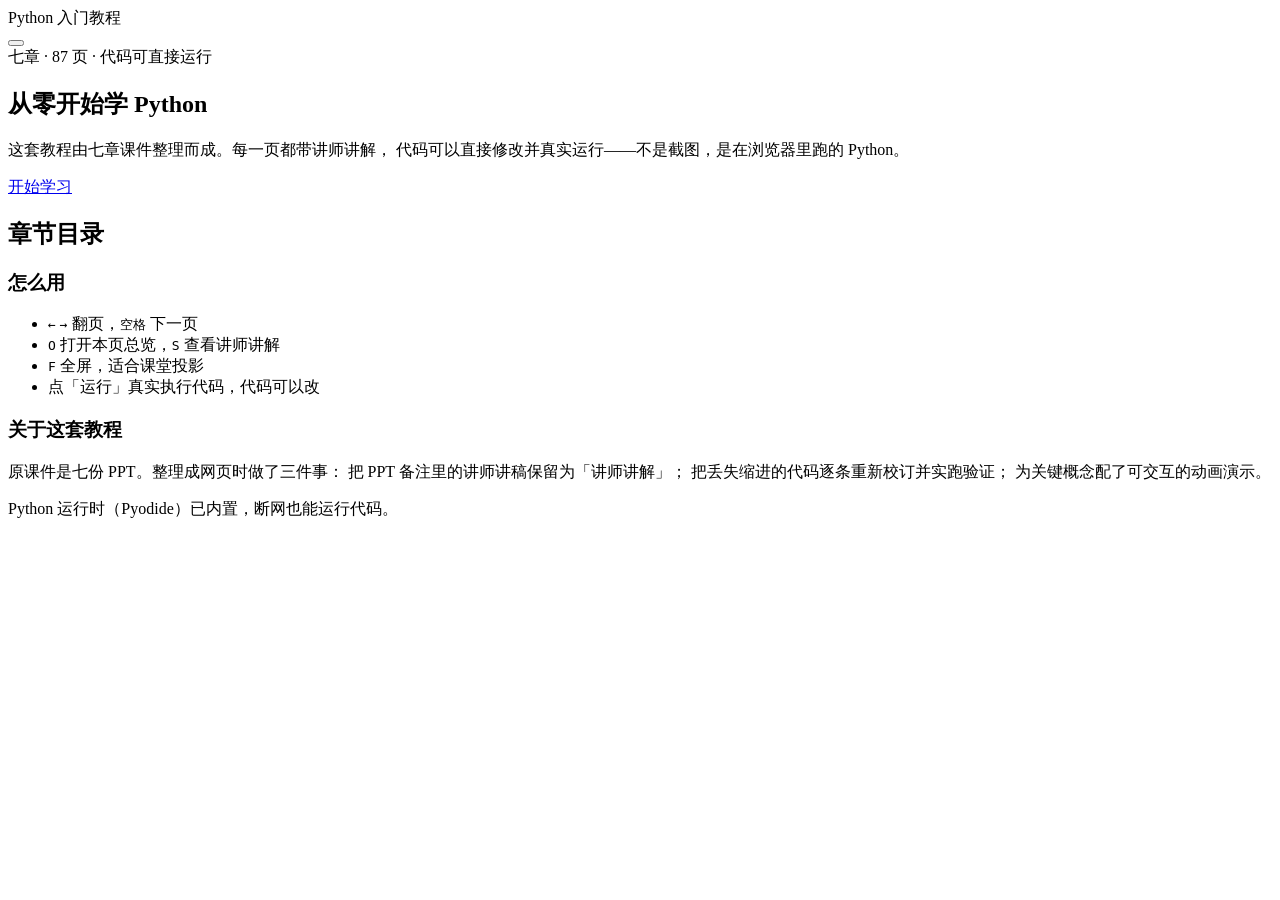
==== index.html @ a8de8ffc "Add files via upload" ====
<!DOCTYPE html>
<html lang="zh-CN" data-theme="dark" data-mode="self">
<head>
<meta charset="utf-8">
<meta name="viewport" content="width=device-width, initial-scale=1, viewport-fit=cover">
<title>Python 入门教程 · 七章</title>
<meta name="description" content="一套可交互、可运行代码的 Python 入门教程，共七章 87 页。">

<link rel="icon" href="favicon.svg" type="image/svg+xml">
<link rel="stylesheet" href="assets/css/tokens.css">
<link rel="stylesheet" href="assets/css/deck.css">
<link rel="stylesheet" href="assets/css/code.css">
<link rel="stylesheet" href="assets/css/anim.css">
<link rel="stylesheet" href="assets/css/responsive.css">
<link rel="stylesheet" href="assets/css/home.css">

<script>
(function () {
  try {
    var t = localStorage.getItem('pyt.theme');
    if (!t) t = matchMedia('(prefers-color-scheme: light)').matches ? 'light' : 'dark';
    document.documentElement.setAttribute('data-theme', t);
  } catch (e) {}
})();
</script>
</head>
<body class="home">

<header class="home-top">
  <div class="home-brand">
    <span class="home-logo" id="brand-icon"></span>
    <span>Python 入门教程</span>
  </div>
  <div class="home-top-actions">
    <button class="icon-btn" data-act="theme" type="button" aria-label="切换主题"></button>
  </div>
</header>

<main class="home-main">

  <section class="hero">
    <div class="hero-glow" aria-hidden="true"></div>
    <div class="hero-badge">七章 · 87 页 · 代码可直接运行</div>
    <h1 class="hero-title">从零开始学 Python</h1>
    <p class="hero-sub">
      这套教程由七章课件整理而成。每一页都带讲师讲解，
      代码可以直接修改并真实运行——不是截图，是在浏览器里跑的 Python。
    </p>
    <div class="hero-actions">
      <a class="btn btn-run hero-cta" id="cta-start" href="chapter.html?ch=1">
        <span>开始学习</span>
      </a>
      <button class="btn" id="cta-continue" type="button" hidden>
        <span>继续上次进度</span>
      </button>
    </div>
    <div class="hero-meta" id="hero-meta"></div>
  </section>

  <section class="chapters" aria-label="章节目录">
    <h2 class="sr-only">章节目录</h2>
    <div class="chapter-grid" id="chapter-grid"></div>
  </section>

  <section class="home-foot">
    <div class="foot-card">
      <h3>怎么用</h3>
      <ul class="foot-list">
        <li><kbd>←</kbd> <kbd>→</kbd> 翻页，<kbd>空格</kbd> 下一页</li>
        <li><kbd>O</kbd> 打开本页总览，<kbd>S</kbd> 查看讲师讲解</li>
        <li><kbd>F</kbd> 全屏，适合课堂投影</li>
        <li>点「运行」真实执行代码，代码可以改</li>
      </ul>
    </div>
    <div class="foot-card">
      <h3>关于这套教程</h3>
      <p>
        原课件是七份 PPT。整理成网页时做了三件事：
        把 PPT 备注里的讲师讲稿保留为「讲师讲解」；
        把丢失缩进的代码逐条重新校订并实跑验证；
        为关键概念配了可交互的动画演示。
      </p>
      <p class="dim" style="margin-top:var(--sp-3);font-size:var(--fs-small)">
        Python 运行时（Pyodide）已内置，断网也能运行代码。
      </p>
    </div>
  </section>

  <div id="file-warning"></div>
</main>

<script src="assets/js/icons.js"></script>
<script src="assets/js/code.js"></script>
<script src="assets/js/theme.js"></script>
<script src="assets/js/mode.js"></script>
<script src="assets/data/manifest.js"></script>
<script src="assets/js/home.js"></script>
</body>
</html>
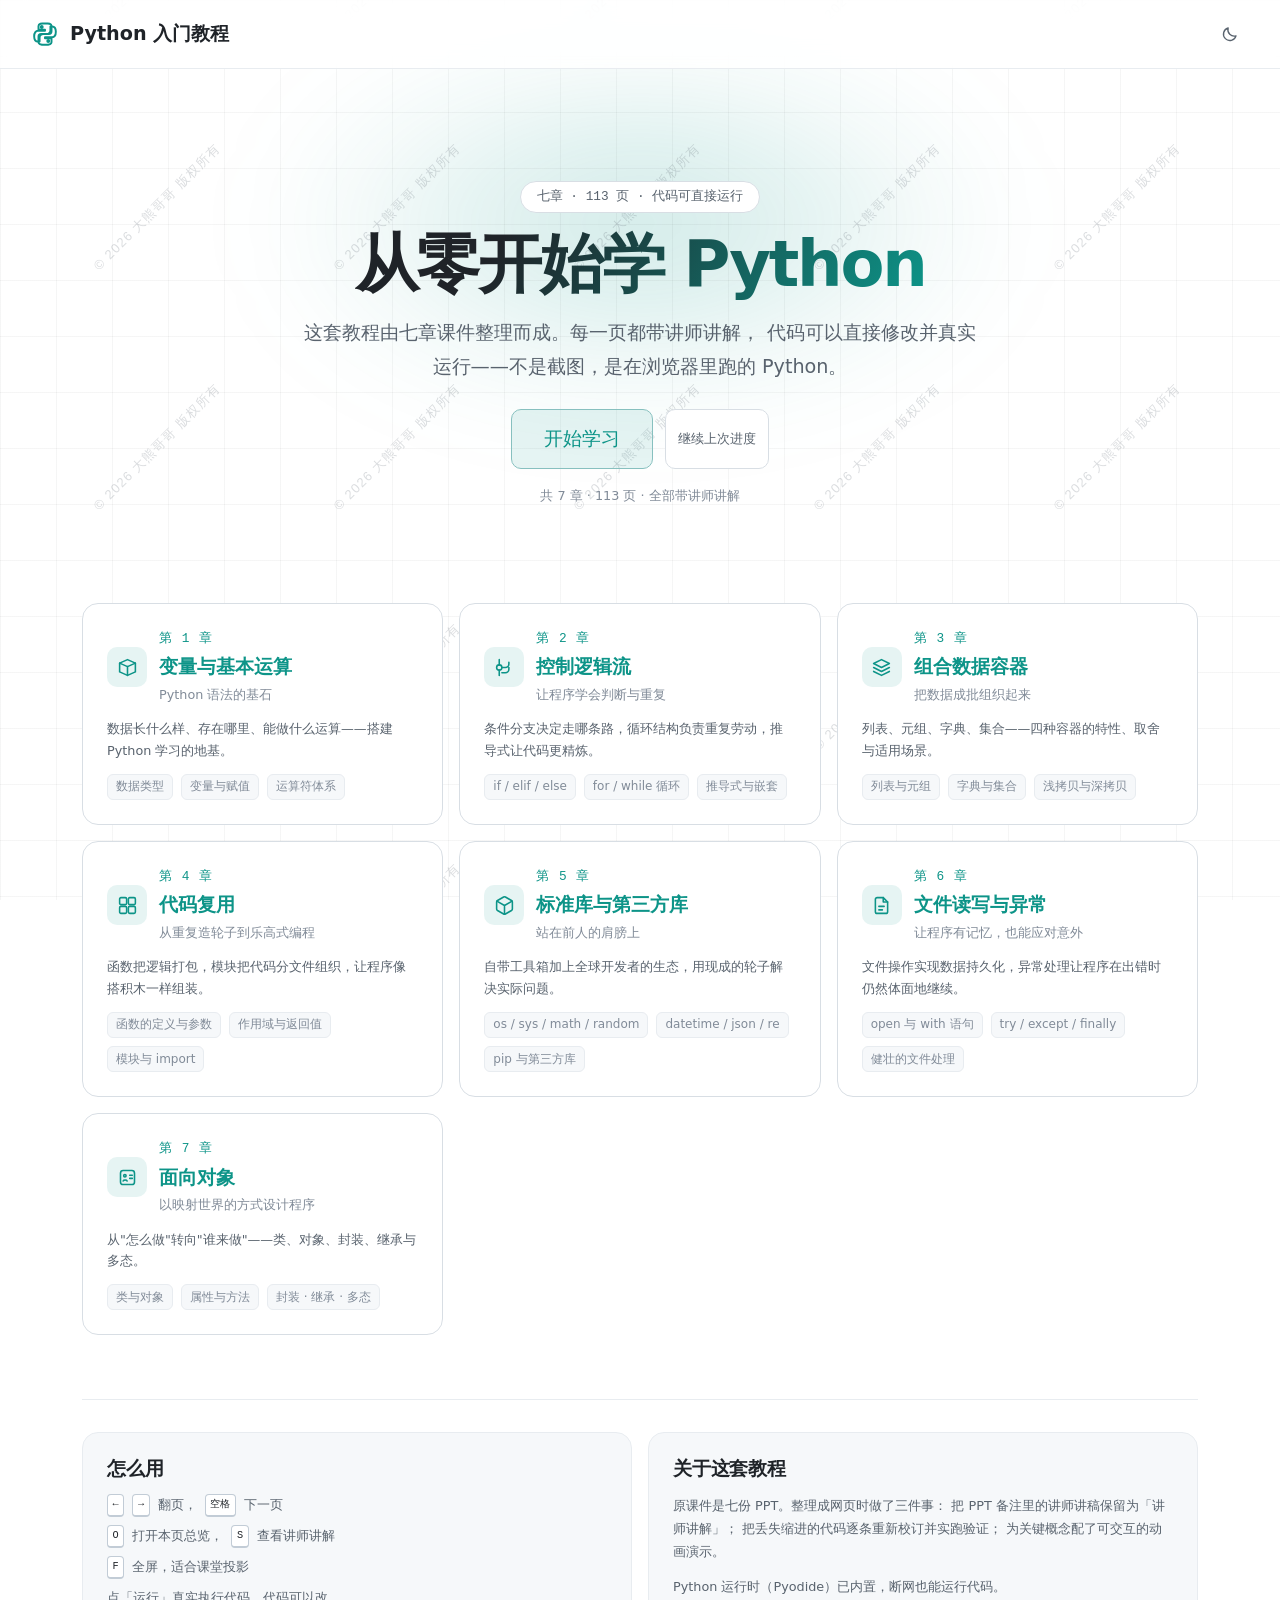
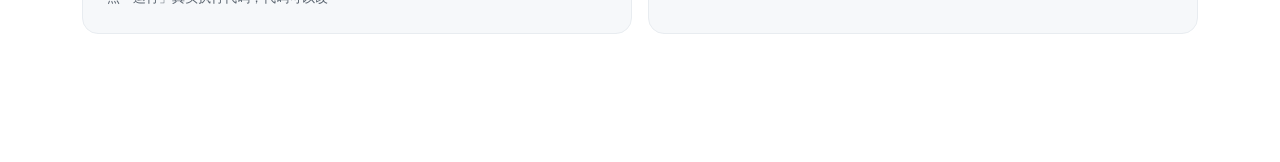
==== commit 342a468b: "Add files via upload" ====
--- a/index.html
+++ b/index.html
@@ -4,7 +4,8 @@
 <meta charset="utf-8">
 <meta name="viewport" content="width=device-width, initial-scale=1, viewport-fit=cover">
 <title>Python 入门教程 · 七章</title>
-<meta name="description" content="一套可交互、可运行代码的 Python 入门教程，共七章 87 页。">
+<meta name="description" content="一套可交互、可运行代码的 Python 入门教程，共七章 113 页。">
+<meta name="author" content="大熊哥哥">
 
 <link rel="icon" href="favicon.svg" type="image/svg+xml">
 <link rel="stylesheet" href="assets/css/tokens.css">
@@ -40,7 +41,7 @@
 
   <section class="hero">
     <div class="hero-glow" aria-hidden="true"></div>
-    <div class="hero-badge">七章 · 87 页 · 代码可直接运行</div>
+    <div class="hero-badge">七章 · 113 页 · 代码可直接运行</div>
     <h1 class="hero-title">从零开始学 Python</h1>
     <p class="hero-sub">
       这套教程由七章课件整理而成。每一页都带讲师讲解，
@@ -89,6 +90,11 @@
   <div id="file-warning"></div>
 </main>
 
+<!-- 全页版权水印：45° 倾斜、平铺满整页，压在 Z 轴最底层（内容全在它上面） -->
+<footer class="home-watermark" role="contentinfo">
+  <span class="sr-only">© 2026 大熊哥哥 版权所有</span>
+</footer>
+
 <script src="assets/js/icons.js"></script>
 <script src="assets/js/code.js"></script>
 <script src="assets/js/theme.js"></script>
--- a/assets/css/tokens.css
+++ b/assets/css/tokens.css
@@ -0,0 +1,298 @@
+/* ============================================================
+   设计令牌
+   配色取自原 PPT 实测：代码块本就用 VS Code Dark+ 配色
+   （正文 #CCCCCC / 注释 #6A9955 / 字符串 #CE9178），
+   整体为深色底 + 霓虹辉光（青绿、紫、橙）。
+   这里沿用同一套视觉语言，保证与课件无缝衔接。
+   ============================================================ */
+
+:root {
+  /* ---- 霓虹色（与 PPT 结尾页的辉光插画同源）---- */
+  --neon-green:  #34e5a4;
+  --neon-cyan:   #22d3ee;
+  --neon-purple: #a78bfa;
+  --neon-orange: #ffa657;
+  --neon-pink:   #f472b6;
+  --neon-blue:   #60a5fa;
+
+  /* ---- 语义色 ---- */
+  --ok:    #34e5a4;
+  --warn:  #ffa657;
+  --err:   #ff7b72;
+  --info:  #60a5fa;
+
+  /* ---- 排版 ---- */
+  --font-sans: "PingFang SC", "Hiragino Sans GB", "Microsoft YaHei",
+               "Noto Sans CJK SC", system-ui, -apple-system, sans-serif;
+  --font-mono: "SF Mono", "JetBrains Mono", "Cascadia Code", "Consolas",
+               "Menlo", "Noto Sans Mono CJK SC", "PingFang SC", monospace;
+
+  /* 流式字号：窄屏自动收缩，宽屏不无限放大 */
+  --fs-hero:    clamp(2rem,   6vw,  4.5rem);
+  --fs-h1:      clamp(1.5rem, 3.4vw, 2.6rem);
+  --fs-h2:      clamp(1.15rem, 2.2vw, 1.7rem);
+  --fs-h3:      clamp(1rem,   1.5vw, 1.2rem);
+  --fs-body:    clamp(0.9rem, 1.1vw, 1.05rem);
+  --fs-small:   clamp(0.8rem, 0.95vw, 0.9rem);
+  /* 代码字号下限不能太低：窄屏时若比正文还小，代码就成了最难看的部分。
+     正文最小 0.9rem，代码下限取 0.85rem，略小但不至于吃亏。 */
+  --fs-code:    clamp(0.85rem, 1vw, 0.95rem);
+  --fs-numeral: clamp(3rem,   9vw,  7rem);
+
+  /* ---- 间距 ---- */
+  --sp-1: 0.25rem;
+  --sp-2: 0.5rem;
+  --sp-3: 0.75rem;
+  --sp-4: 1rem;
+  --sp-5: 1.5rem;
+  --sp-6: 2rem;
+  --sp-7: 3rem;
+  --sp-8: 4rem;
+
+  /* ---- 圆角 ---- */
+  --r-sm: 6px;
+  --r-md: 10px;
+  --r-lg: 16px;
+  --r-xl: 24px;
+  --r-full: 999px;
+
+  /* ---- 动效 ---- */
+  --ease-out:  cubic-bezier(0.22, 0.61, 0.36, 1);
+  --ease-in:   cubic-bezier(0.55, 0.06, 0.68, 0.19);
+  --ease-soft: cubic-bezier(0.4, 0, 0.2, 1);
+  --dur-fast:  160ms;
+  --dur-base:  280ms;
+  --dur-slow:  420ms;
+  --dur-page:  380ms;
+
+  /* ---- 层级 ---- */
+  --z-slide:   1;
+  --z-chrome:  50;
+  --z-drawer:  70;
+  --z-overview:80;
+  --z-toast:   90;
+
+  /* ---- 讲授模式字号放大系数（由 mode.js 调整）---- */
+  --scale-mode: 1;
+}
+
+/* ============================================================
+   深色主题（默认）
+   ============================================================ */
+:root,
+[data-theme="dark"] {
+  color-scheme: dark;
+
+  --bg-base:    #0a0e14;
+  --bg-elev:    #11161f;
+  --bg-card:    #151b26;
+  --bg-card-hi: #1b2330;
+  --bg-inset:   #0d1219;
+  --bg-code:    #0d1117;
+  --bg-overlay: rgba(5, 8, 12, 0.82);
+
+  --border:      #1f2733;
+  --border-soft: #171e28;
+  --border-hi:   #2d3846;
+
+  --text:        #e6edf3;
+  --text-muted:  #8b98a9;
+  --text-dim:    #5c6878;
+  --text-invert: #0a0e14;
+
+  --accent:        var(--neon-green);
+  --accent-soft:   rgba(52, 229, 164, 0.14);
+  --accent-glow:   rgba(52, 229, 164, 0.35);
+  --accent-2:      var(--neon-purple);
+  --accent-2-soft: rgba(167, 139, 250, 0.14);
+
+  --shadow-sm: 0 1px 2px rgba(0, 0, 0, 0.4);
+  --shadow-md: 0 4px 16px rgba(0, 0, 0, 0.45);
+  --shadow-lg: 0 12px 40px rgba(0, 0, 0, 0.55);
+  --shadow-glow: 0 0 24px var(--accent-glow);
+
+  /* 代码高亮 —— 沿用 PPT 实测的 VS Code Dark+ 配色 */
+  --c-text:     #d4d4d4;
+  --c-comment:  #6a9955;
+  --c-string:   #ce9178;
+  --c-keyword:  #569cd6;
+  --c-number:   #b5cea8;
+  --c-func:     #dcdcaa;
+  --c-builtin:  #4ec9b0;
+  --c-class:    #4ec9b0;
+  --c-op:       #d4d4d4;
+  --c-decorator:#dcdcaa;
+  --c-param:    #9cdcfe;
+  --c-error:    #f44747;
+
+  --term-bg:    #0d1117;
+  --term-text:  #c9d1d9;
+  --term-prompt:#34e5a4;
+
+  --grid-line: rgba(255, 255, 255, 0.032);
+}
+
+/* ============================================================
+   浅色主题
+   保留同一套霓虹色的"身份"，但压低明度以在浅底上可读
+   ============================================================ */
+[data-theme="light"] {
+  color-scheme: light;
+
+  --bg-base:    #ffffff;
+  --bg-elev:    #f6f8fa;
+  --bg-card:    #ffffff;
+  --bg-card-hi: #f3f6f9;
+  --bg-inset:   #f6f8fa;
+  --bg-code:    #f8fafc;
+  --bg-overlay: rgba(255, 255, 255, 0.86);
+
+  --border:      #d8dee4;
+  --border-soft: #e8ecf0;
+  --border-hi:   #c2ccd6;
+
+  --text:        #1f2328;
+  --text-muted:  #59636e;
+  --text-dim:    #818b98;
+  --text-invert: #ffffff;
+
+  /* 浅底上必须压暗，否则对比度不足 */
+  --accent:        #0d9488;
+  --accent-soft:   rgba(13, 148, 136, 0.1);
+  --accent-glow:   rgba(13, 148, 136, 0.22);
+  --accent-2:      #7c3aed;
+  --accent-2-soft: rgba(124, 58, 237, 0.09);
+
+  --neon-green:  #0d9488;
+  --neon-purple: #7c3aed;
+  --neon-orange: #c2410c;
+
+  --shadow-sm: 0 1px 2px rgba(31, 35, 40, 0.08);
+  --shadow-md: 0 4px 14px rgba(31, 35, 40, 0.1);
+  --shadow-lg: 0 12px 32px rgba(31, 35, 40, 0.14);
+  --shadow-glow: 0 0 20px var(--accent-glow);
+
+  /* VS Code Light+ */
+  --c-text:     #1f2328;
+  --c-comment:  #008000;
+  --c-string:   #a31515;
+  --c-keyword:  #0000ff;
+  --c-number:   #098658;
+  --c-func:     #795e26;
+  --c-builtin:  #267f99;
+  --c-class:    #267f99;
+  --c-op:       #1f2328;
+  --c-decorator:#795e26;
+  --c-param:    #001080;
+  --c-error:    #cd3131;
+
+  --term-bg:    #f6f8fa;
+  --term-text:  #1f2328;
+  --term-prompt:#0d9488;
+
+  --grid-line: rgba(31, 35, 40, 0.045);
+}
+
+/* ============================================================
+   全局重置
+   ============================================================ */
+*, *::before, *::after { box-sizing: border-box; }
+
+html {
+  -webkit-text-size-adjust: 100%;
+  scroll-behavior: smooth;
+}
+@media (prefers-reduced-motion: reduce) {
+  html { scroll-behavior: auto; }
+}
+
+body {
+  margin: 0;
+  font-family: var(--font-sans);
+  font-size: calc(var(--fs-body) * var(--scale-mode));
+  line-height: 1.75;
+  color: var(--text);
+  background: var(--bg-base);
+  -webkit-font-smoothing: antialiased;
+  -moz-osx-font-smoothing: grayscale;
+  overflow-wrap: break-word;
+}
+
+/* 页面底纹：极淡的网格，呼应 PPT 的科技网格背景 */
+body::before {
+  content: "";
+  position: fixed;
+  inset: 0;
+  pointer-events: none;
+  z-index: 0;
+  background-image:
+    linear-gradient(var(--grid-line) 1px, transparent 1px),
+    linear-gradient(90deg, var(--grid-line) 1px, transparent 1px);
+  background-size: 56px 56px;
+}
+
+h1, h2, h3, h4 {
+  margin: 0;
+  font-weight: 700;
+  line-height: 1.3;
+  letter-spacing: -0.01em;
+}
+p { margin: 0; }
+ul, ol { margin: 0; padding: 0; }
+li { list-style: none; }
+button { font: inherit; color: inherit; background: none; border: none; cursor: pointer; }
+a { color: var(--accent); text-decoration: none; }
+a:hover { text-decoration: underline; }
+img, svg { max-width: 100%; display: block; }
+
+code, pre, kbd { font-family: var(--font-mono); }
+
+/* 可访问性：始终保留可见焦点环 */
+:focus-visible {
+  outline: 2px solid var(--accent);
+  outline-offset: 2px;
+  border-radius: var(--r-sm);
+}
+
+/* 屏幕阅读器专用 */
+.sr-only {
+  position: absolute;
+  width: 1px; height: 1px;
+  padding: 0; margin: -1px;
+  overflow: hidden;
+  clip: rect(0 0 0 0);
+  white-space: nowrap;
+  border: 0;
+}
+
+/* 滚动条 */
+::-webkit-scrollbar { width: 10px; height: 10px; }
+::-webkit-scrollbar-track { background: transparent; }
+::-webkit-scrollbar-thumb {
+  background: var(--border-hi);
+  border-radius: var(--r-full);
+  border: 2px solid var(--bg-base);
+}
+::-webkit-scrollbar-thumb:hover { background: var(--text-dim); }
+
+/* 选中文字 */
+::selection {
+  background: var(--accent-soft);
+  color: var(--text);
+}
+
+/* ============================================================
+   工具类
+   ============================================================ */
+.muted   { color: var(--text-muted); }
+.dim     { color: var(--text-dim); }
+.accent  { color: var(--accent); }
+.mono    { font-family: var(--font-mono); }
+.nowrap  { white-space: nowrap; }
+
+.only-desktop { display: initial; }
+.only-mobile  { display: none; }
+@media (max-width: 720px) {
+  .only-desktop { display: none; }
+  .only-mobile  { display: initial; }
+}
--- a/assets/css/deck.css
+++ b/assets/css/deck.css
@@ -0,0 +1,842 @@
+/* ============================================================
+   幻灯片布局与翻页外壳
+   响应式策略：不用固定缩放舞台，改为流式满视口。
+   桌面端保证一屏放下，窄屏允许页内纵向滚动。
+   ============================================================ */
+
+/* ---------- 舞台 ---------- */
+.deck {
+  position: relative;
+  width: 100%;
+  min-height: 100vh;
+  min-height: 100dvh;   /* 移动端浏览器地址栏收缩时更准 */
+  overflow: hidden;
+}
+
+/* 幻灯片：默认隐藏，靠 JS 切换 .is-active / .is-leaving */
+.slide {
+  position: absolute;
+  inset: 0;
+  display: flex;
+  flex-direction: column;
+  padding: calc(var(--sp-6) + 40px) var(--sp-6) calc(var(--sp-6) + 44px);
+  overflow-y: auto;
+  overflow-x: hidden;
+  overscroll-behavior: contain;
+  visibility: hidden;
+  opacity: 0;
+  backface-visibility: hidden;   /* 避免文字亚像素抖动 */
+  z-index: var(--z-slide);
+}
+.slide.is-active,
+.slide.is-leaving {
+  visibility: visible;
+  opacity: 1;
+}
+/* 正在翻页的两页才提升合成层，避免 87 页都建层 */
+.slide.is-animating { will-change: transform, opacity; }
+
+.slide-inner {
+  width: 100%;
+  max-width: 1180px;
+  margin: auto;            /* 内容少时垂直居中，内容多时自然滚动 */
+  display: flex;
+  flex-direction: column;
+  gap: var(--sp-5);
+}
+
+/* ---------- 通用页头 ---------- */
+.slide-head {
+  display: flex;
+  flex-direction: column;
+  gap: var(--sp-2);
+  flex-shrink: 0;
+}
+.slide-title {
+  font-size: var(--fs-h1);
+  letter-spacing: -0.02em;
+  text-wrap: balance;
+}
+.slide-lead {
+  font-size: var(--fs-body);
+  color: var(--text-muted);
+  max-width: 68ch;
+  text-wrap: pretty;
+}
+
+/* 小标签（如 "01 条件分支"、"Code Example"） */
+.eyebrow {
+  display: inline-flex;
+  align-items: center;
+  gap: var(--sp-2);
+  font-family: var(--font-mono);
+  font-size: var(--fs-small);
+  letter-spacing: 0.08em;
+  text-transform: uppercase;
+  color: var(--accent);
+}
+.eyebrow::before {
+  content: "";
+  width: 18px;
+  height: 2px;
+  background: var(--accent);
+  border-radius: 1px;
+}
+
+/* ============================================================
+   1. title —— 章封面
+   ============================================================ */
+.slide[data-type="title"] .slide-inner {
+  align-items: center;
+  text-align: center;
+  gap: var(--sp-4);
+}
+.title-glow {
+  position: absolute;
+  width: min(70vw, 640px);
+  aspect-ratio: 1;
+  border-radius: 50%;
+  background: radial-gradient(circle, var(--accent-glow) 0%, transparent 68%);
+  filter: blur(48px);
+  pointer-events: none;
+  z-index: -1;
+  animation: glowPulse 5s var(--ease-soft) infinite;
+}
+.title-chapter {
+  font-family: var(--font-mono);
+  font-size: var(--fs-h3);
+  letter-spacing: 0.24em;
+  color: var(--accent);
+  text-transform: uppercase;
+}
+.title-main {
+  font-size: var(--fs-hero);
+  line-height: 1.12;
+  letter-spacing: -0.03em;
+  text-wrap: balance;
+  background: linear-gradient(120deg, var(--text) 20%, var(--accent) 100%);
+  -webkit-background-clip: text;
+  background-clip: text;
+  -webkit-text-fill-color: transparent;
+}
+.title-sub {
+  font-size: var(--fs-h3);
+  color: var(--text-muted);
+  max-width: 46ch;
+  text-wrap: pretty;
+}
+.title-rule {
+  width: 72px;
+  height: 3px;
+  border-radius: 2px;
+  background: linear-gradient(90deg, var(--accent), transparent);
+}
+
+/* ============================================================
+   2. toc / 3. section —— 目录与分节
+   ============================================================ */
+.toc-grid {
+  display: grid;
+  grid-template-columns: repeat(auto-fit, minmax(min(100%, 260px), 1fr));
+  gap: var(--sp-4);
+}
+.toc-item {
+  position: relative;
+  display: flex;
+  flex-direction: column;
+  gap: var(--sp-2);
+  padding: var(--sp-5);
+  border: 1px solid var(--border);
+  border-radius: var(--r-lg);
+  background: var(--bg-card);
+  overflow: hidden;
+  transition: transform var(--dur-base) var(--ease-out),
+              border-color var(--dur-base) var(--ease-out),
+              box-shadow var(--dur-base) var(--ease-out);
+}
+.toc-item::after {
+  content: "";
+  position: absolute;
+  inset: 0 auto 0 0;
+  width: 3px;
+  background: var(--accent);
+  transform: scaleY(0);
+  transform-origin: top;
+  transition: transform var(--dur-base) var(--ease-out);
+}
+.toc-item:hover {
+  transform: translateY(-4px);
+  border-color: var(--border-hi);
+  box-shadow: var(--shadow-md);
+}
+.toc-item:hover::after { transform: scaleY(1); }
+
+.toc-num {
+  font-family: var(--font-mono);
+  font-size: var(--fs-h3);
+  font-weight: 700;
+  color: var(--accent);
+  opacity: 0.55;
+}
+.toc-heading { font-size: var(--fs-h3); font-weight: 600; }
+.toc-body { font-size: var(--fs-small); color: var(--text-muted); }
+
+/* 分节页 */
+.slide[data-type="section"] .slide-inner {
+  align-items: flex-start;
+  gap: var(--sp-3);
+}
+.section-num {
+  font-family: var(--font-mono);
+  font-size: var(--fs-numeral);
+  font-weight: 800;
+  line-height: 0.9;
+  color: transparent;
+  -webkit-text-stroke: 2px var(--accent);
+  opacity: 0.9;
+}
+.section-title { font-size: var(--fs-hero); letter-spacing: -0.03em; }
+.section-sub {
+  font-family: var(--font-mono);
+  font-size: var(--fs-h3);
+  color: var(--text-dim);
+  letter-spacing: 0.1em;
+  text-transform: uppercase;
+}
+
+/* ============================================================
+   4. cards —— 卡片组
+   ============================================================ */
+.cards {
+  display: grid;
+  grid-template-columns: repeat(auto-fit, minmax(min(100%, 240px), 1fr));
+  gap: var(--sp-4);
+}
+.card {
+  display: flex;
+  flex-direction: column;
+  gap: var(--sp-3);
+  padding: var(--sp-5);
+  border: 1px solid var(--border);
+  border-radius: var(--r-lg);
+  background: var(--bg-card);
+  transition: transform var(--dur-base) var(--ease-out),
+              border-color var(--dur-base) var(--ease-out),
+              box-shadow var(--dur-base) var(--ease-out);
+}
+.card:hover {
+  transform: translateY(-3px);
+  border-color: var(--border-hi);
+  box-shadow: var(--shadow-md);
+}
+.card-head {
+  display: flex;
+  align-items: center;
+  gap: var(--sp-3);
+}
+.card-icon {
+  display: grid;
+  place-items: center;
+  flex-shrink: 0;
+  width: 38px;
+  height: 38px;
+  border-radius: var(--r-md);
+  background: var(--accent-soft);
+  color: var(--accent);
+}
+.card-icon svg { width: 20px; height: 20px; }
+.card-heading { font-size: var(--fs-h3); font-weight: 600; }
+.card-body {
+  font-size: var(--fs-small);
+  color: var(--text-muted);
+  line-height: 1.7;
+}
+.card-body strong {
+  color: var(--text);
+  font-weight: 600;
+}
+/* 卡片内的代码片段（如 `f"结果 {x}"`），用等宽字体内联 */
+.card-body code {
+  font-size: 0.92em;
+  padding: 0.1em 0.4em;
+  border-radius: var(--r-sm);
+  background: var(--bg-inset);
+  border: 1px solid var(--border-soft);
+  color: var(--text);
+}
+
+/* ============================================================
+   5. split —— 左讲解右代码
+   ============================================================ */
+.split {
+  display: grid;
+  grid-template-columns: minmax(0, 0.85fr) minmax(0, 1.15fr);
+  gap: var(--sp-5);
+  align-items: start;
+}
+.split-side {
+  display: flex;
+  flex-direction: column;
+  gap: var(--sp-4);
+  min-width: 0;
+}
+.split-main { min-width: 0; }
+
+/* 要点列表 */
+.points { display: flex; flex-direction: column; gap: var(--sp-3); }
+.point {
+  display: flex;
+  gap: var(--sp-3);
+  font-size: var(--fs-small);
+  line-height: 1.7;
+}
+.point-mark {
+  flex-shrink: 0;
+  width: 7px;
+  height: 7px;
+  margin-top: 0.62em;
+  border-radius: 50%;
+  background: var(--accent);
+  box-shadow: 0 0 10px var(--accent-glow);
+}
+.point-body { color: var(--text-muted); min-width: 0; }
+.point-body strong { color: var(--text); font-weight: 600; }
+.point-body code {
+  font-size: 0.92em;
+  padding: 0.1em 0.4em;
+  border-radius: var(--r-sm);
+  background: var(--bg-inset);
+  border: 1px solid var(--border-soft);
+}
+
+/* ============================================================
+   6. code —— 代码为主
+   ============================================================ */
+.slide[data-type="code"] .slide-inner { gap: var(--sp-4); }
+
+/* ============================================================
+   7. compare —— 对比表格
+   ============================================================ */
+.compare-wrap {
+  overflow-x: auto;
+  border: 1px solid var(--border);
+  border-radius: var(--r-lg);
+  background: var(--bg-card);
+}
+.compare {
+  width: 100%;
+  border-collapse: collapse;
+  font-size: var(--fs-small);
+}
+.compare th, .compare td {
+  padding: var(--sp-3) var(--sp-4);
+  text-align: left;
+  border-bottom: 1px solid var(--border-soft);
+  vertical-align: top;
+}
+.compare thead th {
+  font-family: var(--font-mono);
+  font-size: var(--fs-small);
+  letter-spacing: 0.04em;
+  color: var(--accent);
+  background: var(--bg-inset);
+  white-space: nowrap;
+  border-bottom: 1px solid var(--border);
+}
+.compare tbody tr:last-child td { border-bottom: none; }
+.compare tbody tr { transition: background var(--dur-fast) var(--ease-soft); }
+.compare tbody tr:hover { background: var(--bg-card-hi); }
+.compare td:first-child { color: var(--text); font-weight: 600; white-space: nowrap; }
+.compare code {
+  font-size: 0.92em;
+  padding: 0.1em 0.4em;
+  border-radius: var(--r-sm);
+  background: var(--bg-inset);
+  border: 1px solid var(--border-soft);
+}
+
+/* 左右对照（如 面向过程 vs 面向对象） */
+.versus {
+  display: grid;
+  grid-template-columns: 1fr auto 1fr;
+  gap: var(--sp-4);
+  align-items: stretch;
+}
+.versus-col {
+  display: flex;
+  flex-direction: column;
+  gap: var(--sp-3);
+  padding: var(--sp-5);
+  border: 1px solid var(--border);
+  border-radius: var(--r-lg);
+  background: var(--bg-card);
+}
+.versus-col.is-a { border-color: color-mix(in srgb, var(--neon-purple) 40%, var(--border)); }
+.versus-col.is-b { border-color: color-mix(in srgb, var(--accent) 40%, var(--border)); }
+.versus-col h4 {
+  font-size: var(--fs-h3);
+  display: flex;
+  align-items: center;
+  gap: var(--sp-2);
+}
+.versus-col.is-a h4 { color: var(--neon-purple); }
+.versus-col.is-b h4 { color: var(--accent); }
+.versus-divider {
+  display: grid;
+  place-items: center;
+  font-family: var(--font-mono);
+  font-size: var(--fs-small);
+  color: var(--text-dim);
+  letter-spacing: 0.1em;
+}
+
+/* ============================================================
+   8. map —— 知识地图
+   ============================================================ */
+/* 不用 flex 居中：flex + overflow 在内容溢出时会把左边缘裁掉且滚不回去 */
+.km-wrap {
+  width: 100%;
+  overflow-x: auto;
+}
+/* max-height 让地图在矮屏上等比缩小而不是被截断；
+   preserveAspectRatio 默认居中，缩小时会留出左右留白，可接受 */
+.km {
+  display: block;
+  width: 100%;
+  height: auto;
+  max-height: min(46vh, 400px);
+  min-width: 600px;
+}
+.km-node rect {
+  fill: var(--bg-card);
+  stroke: var(--border-hi);
+  stroke-width: 1.2;
+}
+.km-node text {
+  fill: var(--text);
+  font-family: var(--font-sans);
+  font-size: 14px;
+  text-anchor: middle;
+  dominant-baseline: middle;
+}
+.km-node.is-root rect { fill: var(--accent-soft); stroke: var(--accent); }
+.km-node.is-root text { fill: var(--accent); font-weight: 700; font-size: 16px; }
+.km-node.is-leaf rect { fill: var(--bg-inset); }
+.km-node.is-leaf text { fill: var(--text-muted); font-size: 13px; }
+.km-sub {
+  fill: var(--text-dim);
+  font-family: var(--font-mono);
+  font-size: 11px;
+  text-anchor: middle;
+  dominant-baseline: middle;
+}
+
+/* 窄屏形态：纵向列表。默认隐藏，由 responsive.css 在窄屏启用 */
+.km-list { display: none; }
+
+.km-list-root {
+  padding: var(--sp-3) var(--sp-4);
+  border: 1.5px solid var(--accent);
+  border-radius: var(--r-md);
+  background: var(--accent-soft);
+  text-align: center;
+  margin-bottom: var(--sp-4);
+}
+.km-list-root-title { font-weight: 700; color: var(--accent); }
+.km-list-root-sub { font-size: var(--fs-small); color: var(--text-muted); margin-top: 2px; }
+
+.km-list-branches {
+  display: flex;
+  flex-direction: column;
+  gap: var(--sp-3);
+  padding-left: var(--sp-4);
+  border-left: 1.5px solid var(--border-hi);
+  margin-left: var(--sp-4);
+}
+.km-list-branch {
+  padding: var(--sp-3) var(--sp-4);
+  border: 1px solid var(--border);
+  border-radius: var(--r-md);
+  background: var(--bg-card);
+  position: relative;
+}
+/* 从左侧主线引出的短横线，保留"树"的感觉 */
+.km-list-branch::before {
+  content: "";
+  position: absolute;
+  left: calc(var(--sp-4) * -1 - 1.5px);
+  top: 50%;
+  width: var(--sp-4);
+  height: 1.5px;
+  background: var(--border-hi);
+}
+.km-list-branch-head { display: flex; align-items: baseline; gap: var(--sp-2); flex-wrap: wrap; }
+.km-list-branch-title { font-weight: 600; font-size: var(--fs-h3); }
+.km-list-branch-sub { font-size: var(--fs-small); color: var(--text-dim); }
+.km-list-leaves {
+  display: flex;
+  flex-direction: column;
+  gap: var(--sp-2);
+  margin-top: var(--sp-3);
+  padding-top: var(--sp-3);
+  border-top: 1px solid var(--border-soft);
+}
+.km-list-leaves li {
+  display: flex;
+  align-items: baseline;
+  justify-content: space-between;
+  gap: var(--sp-3);
+  font-size: var(--fs-small);
+}
+.km-list-leaf-title { color: var(--text); }
+.km-list-leaf-sub { color: var(--text-dim); font-family: var(--font-mono); font-size: 0.85em; text-align: right; }
+
+/* ============================================================
+   9. end —— 结尾页
+   ============================================================ */
+.slide[data-type="end"] .slide-inner {
+  align-items: center;
+  text-align: center;
+  gap: var(--sp-5);
+}
+.end-logo {
+  width: clamp(72px, 12vw, 120px);
+  color: var(--accent);
+  filter: drop-shadow(0 0 24px var(--accent-glow));
+  animation: glowPulse 4s var(--ease-soft) infinite;
+}
+.end-title { font-size: var(--fs-h1); letter-spacing: -0.02em; }
+.end-sub { color: var(--text-muted); max-width: 48ch; }
+.end-cards {
+  display: grid;
+  grid-template-columns: repeat(auto-fit, minmax(min(100%, 200px), 1fr));
+  gap: var(--sp-4);
+  width: 100%;
+}
+
+/* ============================================================
+   代码块容器（配合 code.css 使用）
+   ============================================================ */
+.code-panel {
+  display: flex;
+  flex-direction: column;
+  border: 1px solid var(--border);
+  border-radius: var(--r-lg);
+  background: var(--bg-code);
+  overflow: hidden;
+  min-width: 0;
+}
+.code-panel-head {
+  display: flex;
+  align-items: center;
+  gap: var(--sp-2);
+  padding: var(--sp-2) var(--sp-3);
+  background: var(--bg-inset);
+  border-bottom: 1px solid var(--border);
+  flex-shrink: 0;
+}
+.code-dots { display: flex; gap: 6px; }
+.code-dot {
+  width: 10px; height: 10px;
+  border-radius: 50%;
+  background: var(--border-hi);
+}
+.code-dot:nth-child(1) { background: #ff5f56; }
+.code-dot:nth-child(2) { background: #ffbd2e; }
+.code-dot:nth-child(3) { background: #27c93f; }
+.code-file {
+  font-family: var(--font-mono);
+  font-size: var(--fs-small);
+  color: var(--text-muted);
+}
+.code-panel-actions { margin-left: auto; display: flex; gap: var(--sp-2); }
+
+/* ============================================================
+   翻页外壳（Chrome）：顶栏、进度、导航
+   ============================================================ */
+.chrome {
+  position: fixed;
+  inset: 0 0 auto 0;
+  z-index: var(--z-chrome);
+  display: flex;
+  align-items: center;
+  gap: var(--sp-3);
+  padding: var(--sp-3) var(--sp-4);
+  background: linear-gradient(180deg, var(--bg-base) 30%, transparent);
+  transition: opacity var(--dur-base) var(--ease-soft),
+              transform var(--dur-base) var(--ease-out);
+}
+.chrome.is-hidden {
+  opacity: 0;
+  transform: translateY(-100%);
+  pointer-events: none;
+}
+
+.chrome-left, .chrome-right {
+  display: flex;
+  align-items: center;
+  gap: var(--sp-2);
+}
+.chrome-right { margin-left: auto; }
+
+.chrome-link {
+  display: inline-flex;
+  align-items: center;
+  gap: var(--sp-2);
+  padding: var(--sp-2) var(--sp-3);
+  border-radius: var(--r-md);
+  font-size: var(--fs-small);
+  color: var(--text-muted);
+  transition: all var(--dur-fast) var(--ease-soft);
+}
+.chrome-link:hover {
+  color: var(--text);
+  background: var(--bg-card);
+  text-decoration: none;
+}
+.chrome-chapter {
+  font-size: var(--fs-small);
+  font-weight: 600;
+  color: var(--text);
+  padding-left: var(--sp-2);
+}
+
+/* 图标按钮 */
+.icon-btn {
+  display: grid;
+  place-items: center;
+  width: 36px;
+  height: 36px;
+  border-radius: var(--r-md);
+  color: var(--text-muted);
+  transition: all var(--dur-fast) var(--ease-soft);
+}
+.icon-btn:hover {
+  color: var(--text);
+  background: var(--bg-card);
+}
+.icon-btn.is-on {
+  color: var(--accent);
+  background: var(--accent-soft);
+}
+.icon-btn svg { width: 18px; height: 18px; }
+
+/* 页码 */
+.page-counter {
+  font-family: var(--font-mono);
+  font-size: var(--fs-small);
+  color: var(--text-muted);
+  min-width: 4.5ch;
+  text-align: center;
+}
+.page-counter b { color: var(--text); font-weight: 600; }
+
+/* 进度条：用 scaleX 而非 width，避免逐帧重排 */
+.progress {
+  position: fixed;
+  inset: auto 0 0 0;
+  height: 3px;
+  background: var(--border-soft);
+  z-index: var(--z-chrome);
+}
+.progress-fill {
+  height: 100%;
+  width: 100%;
+  transform-origin: left center;
+  transform: scaleX(var(--p, 0));
+  background: linear-gradient(90deg, var(--accent), var(--accent-2));
+  transition: transform var(--dur-base) var(--ease-out);
+}
+
+/* 左右点击热区（桌面端） */
+.nav-zone {
+  position: fixed;
+  top: 0;
+  bottom: 0;
+  width: 12vw;
+  min-width: 64px;
+  max-width: 140px;
+  z-index: calc(var(--z-chrome) - 1);
+  display: grid;
+  place-items: center;
+  opacity: 0;
+  transition: opacity var(--dur-fast) var(--ease-soft);
+  color: var(--text-muted);
+}
+.nav-zone.prev { left: 0; }
+.nav-zone.next { right: 0; }
+.nav-zone:hover { opacity: 1; }
+.nav-zone:disabled { display: none; }
+.nav-zone svg { width: 28px; height: 28px; }
+
+/* ============================================================
+   讲解抽屉（讲师讲稿，来自 PPT 备注）
+   ============================================================ */
+.drawer {
+  position: fixed;
+  inset: 0 0 0 auto;
+  width: min(420px, 92vw);
+  z-index: var(--z-drawer);
+  display: flex;
+  flex-direction: column;
+  background: var(--bg-elev);
+  border-left: 1px solid var(--border);
+  box-shadow: var(--shadow-lg);
+  transform: translateX(100%);
+  transition: transform var(--dur-base) var(--ease-out);
+  visibility: hidden;
+}
+.drawer.is-open { transform: none; visibility: visible; }
+.drawer-head {
+  display: flex;
+  align-items: center;
+  gap: var(--sp-3);
+  padding: var(--sp-4);
+  border-bottom: 1px solid var(--border);
+  flex-shrink: 0;
+}
+.drawer-title { font-size: var(--fs-h3); }
+.drawer-body {
+  padding: var(--sp-4);
+  overflow-y: auto;
+  font-size: var(--fs-small);
+  line-height: 1.85;
+  color: var(--text-muted);
+  white-space: pre-wrap;
+}
+.drawer-body strong { color: var(--text); }
+.drawer-empty { color: var(--text-dim); font-style: italic; }
+
+/* 遮罩 */
+.scrim {
+  position: fixed;
+  inset: 0;
+  z-index: calc(var(--z-drawer) - 1);
+  background: rgba(0, 0, 0, 0.45);
+  opacity: 0;
+  visibility: hidden;
+  transition: opacity var(--dur-base) var(--ease-soft), visibility var(--dur-base);
+}
+.scrim.is-open { opacity: 1; visibility: visible; }
+
+/* ============================================================
+   总览网格（按 O 打开）
+   ============================================================ */
+.overview {
+  position: fixed;
+  inset: 0;
+  z-index: var(--z-overview);
+  background: var(--bg-overlay);
+  backdrop-filter: blur(12px);
+  -webkit-backdrop-filter: blur(12px);
+  overflow-y: auto;
+  padding: var(--sp-6);
+  opacity: 0;
+  visibility: hidden;
+  transition: opacity var(--dur-base) var(--ease-soft), visibility var(--dur-base);
+}
+.overview.is-open { opacity: 1; visibility: visible; }
+.overview-head {
+  display: flex;
+  align-items: center;
+  gap: var(--sp-3);
+  max-width: 1180px;
+  margin: 0 auto var(--sp-5);
+}
+.overview-title { font-size: var(--fs-h2); }
+.overview-grid {
+  display: grid;
+  grid-template-columns: repeat(auto-fill, minmax(190px, 1fr));
+  gap: var(--sp-4);
+  max-width: 1180px;
+  margin: 0 auto;
+}
+.ov-item {
+  display: flex;
+  flex-direction: column;
+  gap: var(--sp-2);
+  padding: var(--sp-4);
+  border: 1px solid var(--border);
+  border-radius: var(--r-md);
+  background: var(--bg-card);
+  text-align: left;
+  transition: all var(--dur-fast) var(--ease-soft);
+}
+.ov-item:hover {
+  border-color: var(--accent);
+  transform: translateY(-2px);
+  box-shadow: var(--shadow-md);
+}
+.ov-item.is-current {
+  border-color: var(--accent);
+  background: var(--accent-soft);
+}
+.ov-num {
+  font-family: var(--font-mono);
+  font-size: var(--fs-small);
+  color: var(--accent);
+}
+.ov-title {
+  font-size: var(--fs-small);
+  font-weight: 600;
+  line-height: 1.5;
+  display: -webkit-box;
+  -webkit-line-clamp: 2;
+  -webkit-box-orient: vertical;
+  overflow: hidden;
+}
+.ov-type { font-size: 0.75rem; color: var(--text-dim); font-family: var(--font-mono); }
+
+/* ============================================================
+   Toast 提示
+   ============================================================ */
+.toast-host {
+  position: fixed;
+  left: 50%;
+  bottom: calc(var(--sp-6) + 20px);
+  transform: translateX(-50%);
+  z-index: var(--z-toast);
+  display: flex;
+  flex-direction: column;
+  gap: var(--sp-2);
+  align-items: center;
+  pointer-events: none;
+}
+.toast {
+  padding: var(--sp-3) var(--sp-4);
+  border-radius: var(--r-md);
+  border: 1px solid var(--border);
+  background: var(--bg-elev);
+  box-shadow: var(--shadow-lg);
+  font-size: var(--fs-small);
+  max-width: min(90vw, 460px);
+  animation: toastIn var(--dur-base) var(--ease-out);
+}
+.toast.is-warn { border-color: color-mix(in srgb, var(--warn) 50%, var(--border)); }
+.toast.is-err  { border-color: color-mix(in srgb, var(--err) 50%, var(--border)); }
+.toast.is-ok   { border-color: color-mix(in srgb, var(--ok) 50%, var(--border)); }
+
+/* ============================================================
+   加载页
+   ============================================================ */
+.loading {
+  position: fixed;
+  inset: 0;
+  display: grid;
+  place-items: center;
+  gap: var(--sp-4);
+  background: var(--bg-base);
+  z-index: 200;
+  transition: opacity var(--dur-slow) var(--ease-soft), visibility var(--dur-slow);
+}
+.loading.is-done { opacity: 0; visibility: hidden; }
+.loading-inner { display: flex; flex-direction: column; align-items: center; gap: var(--sp-3); }
+.spinner {
+  width: 32px; height: 32px;
+  border: 2.5px solid var(--border-hi);
+  border-top-color: var(--accent);
+  border-radius: 50%;
+  animation: spin 0.8s linear infinite;
+}
+@keyframes spin { to { transform: rotate(360deg); } }
+.loading-text { font-size: var(--fs-small); color: var(--text-muted); }
--- a/assets/css/code.css
+++ b/assets/css/code.css
@@ -0,0 +1,368 @@
+/* ============================================================
+   代码块 / 语法高亮 / 终端 / 编辑器
+   高亮配色由 tokens.css 的 --c-* 提供（深色沿用 PPT 实测的 Dark+）
+   ============================================================ */
+
+/* ---------- 代码主体 ---------- */
+.code-body {
+  position: relative;
+  display: flex;
+  min-width: 0;
+  font-family: var(--font-mono);
+  font-size: calc(var(--fs-code) * var(--scale-mode));
+  line-height: 1.7;
+  overflow: auto;
+  contain: content;          /* 隔离重排影响范围 */
+}
+
+/* 行号 gutter。
+   用 --text-muted 而非 --text-dim：后者在浅色主题下对比度只有约 3.4:1，
+   低于正文 4.5:1 的无障碍标准，行号会灰到看不清。 */
+.code-gutter {
+  flex-shrink: 0;
+  padding: var(--sp-4) var(--sp-3) var(--sp-4) var(--sp-4);
+  text-align: right;
+  color: var(--text-muted);
+  user-select: none;
+  background: var(--bg-code);
+  border-right: 1px solid var(--border-soft);
+  position: sticky;
+  left: 0;
+  z-index: 1;
+}
+.code-gutter span { display: block; }
+.code-gutter span.is-hot {
+  color: var(--accent);
+  font-weight: 700;
+}
+
+/* 代码区 */
+.code-pre {
+  flex: 1;
+  margin: 0;
+  padding: var(--sp-4);
+  min-width: max-content;
+  white-space: pre;
+  tab-size: 4;
+  color: var(--c-text);
+  background: transparent;
+}
+
+/* 单行容器（按行揭示模式会用） */
+.code-line { display: block; min-height: 1.7em; }
+.code-line.is-hot {
+  background: var(--accent-soft);
+  box-shadow: inset 3px 0 0 var(--accent);
+  border-radius: 3px;
+}
+
+/* ---------- 语法高亮 token ---------- */
+.tok-kw        { color: var(--c-keyword); font-weight: 600; }
+.tok-str       { color: var(--c-string); }
+.tok-num       { color: var(--c-number); }
+.tok-comment   { color: var(--c-comment); font-style: italic; }
+.tok-func      { color: var(--c-func); }
+.tok-builtin   { color: var(--c-builtin); }
+.tok-class     { color: var(--c-class); }
+.tok-op        { color: var(--c-op); }
+.tok-decorator { color: var(--c-decorator); }
+.tok-param     { color: var(--c-param); }
+.tok-punct     { color: var(--c-text); opacity: 0.75; }
+.tok-plain     { color: var(--c-text); }
+.tok-error     { color: var(--c-error); text-decoration: wavy underline; }
+
+/* ---------- 代码块操作栏 ---------- */
+.code-actions {
+  display: flex;
+  align-items: center;
+  gap: var(--sp-2);
+  flex-wrap: wrap;
+}
+.btn {
+  display: inline-flex;
+  align-items: center;
+  gap: var(--sp-2);
+  padding: var(--sp-2) var(--sp-3);
+  border-radius: var(--r-md);
+  border: 1px solid var(--border);
+  background: var(--bg-card);
+  font-size: var(--fs-small);
+  font-weight: 500;
+  color: var(--text-muted);
+  transition: all var(--dur-fast) var(--ease-soft);
+  white-space: nowrap;
+}
+.btn:hover:not(:disabled) {
+  color: var(--text);
+  border-color: var(--border-hi);
+  background: var(--bg-card-hi);
+}
+.btn:disabled { opacity: 0.45; cursor: not-allowed; }
+.btn svg { width: 14px; height: 14px; flex-shrink: 0; }
+
+.btn-run {
+  color: var(--accent);
+  border-color: color-mix(in srgb, var(--accent) 40%, var(--border));
+  background: var(--accent-soft);
+}
+.btn-run:hover:not(:disabled) {
+  color: var(--text-invert);
+  background: var(--accent);
+  border-color: var(--accent);
+}
+.btn-run.is-running {
+  color: var(--warn);
+  border-color: color-mix(in srgb, var(--warn) 40%, var(--border));
+  background: color-mix(in srgb, var(--warn) 12%, transparent);
+}
+.btn.is-on {
+  color: var(--accent);
+  border-color: color-mix(in srgb, var(--accent) 40%, var(--border));
+}
+
+/* 运行中：按钮内的脉冲点 */
+.pulse-dot {
+  width: 7px; height: 7px;
+  border-radius: 50%;
+  background: currentColor;
+  animation: glowPulse 1s var(--ease-soft) infinite;
+}
+
+/* ---------- 终端输出 ---------- */
+.term {
+  border-top: 1px solid var(--border);
+  background: var(--term-bg);
+  font-family: var(--font-mono);
+  font-size: calc(var(--fs-code) * 0.95 * var(--scale-mode));
+  line-height: 1.65;
+  max-height: 320px;
+  overflow-y: auto;
+}
+.term-head {
+  display: flex;
+  align-items: center;
+  gap: var(--sp-2);
+  padding: var(--sp-2) var(--sp-3);
+  color: var(--text-dim);
+  font-size: 0.75rem;
+  letter-spacing: 0.06em;
+  border-bottom: 1px solid var(--border-soft);
+  position: sticky;
+  top: 0;
+  background: var(--term-bg);
+  z-index: 1;
+}
+.term-body {
+  padding: var(--sp-3) var(--sp-4);
+  white-space: pre-wrap;
+  word-break: break-word;
+  color: var(--term-text);
+  min-height: 2.4em;
+}
+/* min-height 不能少：空的 display:block 元素不产生行盒，高度为 0，
+   而程序输出里的空行（如 print 一个自身以换行结尾的字符串）正是空元素，
+   没有它这些空行会凭空消失。1.65em 与 line-height 一致，非空行不受影响。 */
+.term-line { display: block; min-height: 1.65em; }
+/* 输出者与错误行着色 */
+.term-line.is-stderr { color: var(--c-error); }
+.term-line.is-system { color: var(--text-dim); font-style: italic; }
+.term-line.is-echo   { color: var(--term-prompt); }
+
+/* 输出光标 */
+.term-caret {
+  display: inline-block;
+  width: 8px;
+  height: 1.05em;
+  vertical-align: text-bottom;
+  background: var(--accent);
+  animation: caretBlink 1s steps(1) infinite;
+}
+
+/* 输出为空时的占位 */
+.term-empty { color: var(--text-dim); font-style: italic; }
+
+/* ---------- 编辑器（textarea 叠层） ---------- */
+/* 底层 pre 显示高亮，上层 textarea 透明接收输入。
+   两者必须处于同一容器、共用完全一致的字体度量，
+   否则光标会和底层高亮错位——这是这类编辑器最常见的 bug。 */
+
+.code-area {
+  position: relative;
+  flex: 1;
+  min-width: 0;
+  display: flex;
+}
+
+/* 编辑态：pre 转绝对定位，textarea 叠上去，两者独立滚动再同步 */
+.code-area.is-editing {
+  min-height: 160px;
+  max-height: 420px;
+}
+.code-area.is-editing > .code-pre {
+  position: absolute;
+  inset: 0;
+  overflow: auto;
+  /* 底层高亮不需要响应鼠标，事件全部交给 textarea */
+  pointer-events: none;
+}
+
+.code-area > textarea {
+  position: absolute;
+  inset: 0;
+  width: 100%;
+  height: 100%;
+  margin: 0;
+  padding: var(--sp-4);
+  border: 0;
+  outline: none;
+  resize: none;
+  overflow: auto;
+  white-space: pre;
+  tab-size: 4;
+  font-family: var(--font-mono);
+  font-size: calc(var(--fs-code) * var(--scale-mode));
+  line-height: 1.7;
+  letter-spacing: 0;
+  background: transparent;
+  color: transparent;
+  caret-color: var(--accent);
+  -webkit-text-fill-color: transparent;
+  z-index: 2;
+  display: none;
+}
+.code-area.is-editing > textarea { display: block; }
+
+.code-area > textarea::selection {
+  background: color-mix(in srgb, var(--accent) 30%, transparent);
+}
+
+/* 横向可滚动时的右侧渐隐提示（由 code.markOverflow 实测后加类） */
+.code-area.is-overflowing::after {
+  content: "";
+  position: absolute;
+  top: 0;
+  right: 0;
+  bottom: 0;
+  width: 36px;
+  background: linear-gradient(to right, transparent, var(--bg-code) 88%);
+  pointer-events: none;
+  z-index: 3;
+}
+/* 编辑时不显示：会盖住正在输入的文字 */
+.code-area.is-overflowing.is-editing::after { display: none; }
+
+/* 编辑态下隐藏打字光标动画，避免与真实光标重影 */
+.code-block:has(.code-area.is-editing) .caret { display: none; }
+
+/* 编辑提示条 */
+.editor-hint {
+  display: flex;
+  align-items: center;
+  gap: var(--sp-2);
+  padding: var(--sp-2) var(--sp-3);
+  border-top: 1px solid var(--border);
+  background: var(--bg-inset);
+  font-size: 0.75rem;
+  color: var(--text-dim);
+}
+.editor-hint kbd {
+  padding: 0.1em 0.4em;
+  border: 1px solid var(--border-hi);
+  border-bottom-width: 2px;
+  border-radius: 4px;
+  background: var(--bg-card);
+  font-size: 0.9em;
+  color: var(--text-muted);
+}
+
+/* ---------- 单步追踪播放器 ---------- */
+.trace-bar {
+  display: flex;
+  align-items: center;
+  gap: var(--sp-2);
+  padding: var(--sp-2) var(--sp-3);
+  border-top: 1px solid var(--border);
+  background: var(--bg-inset);
+  flex-wrap: wrap;
+}
+.trace-step {
+  font-family: var(--font-mono);
+  font-size: var(--fs-small);
+  color: var(--text-muted);
+  min-width: 7ch;
+  text-align: center;
+}
+.trace-range {
+  flex: 1;
+  min-width: 100px;
+  accent-color: var(--accent);
+}
+
+/* 变量监视面板 */
+.trace-vars {
+  display: flex;
+  flex-wrap: wrap;
+  gap: var(--sp-2);
+  padding: var(--sp-3);
+  border-top: 1px solid var(--border);
+  background: var(--bg-code);
+  min-height: 46px;
+  align-items: flex-start;
+}
+.trace-var {
+  display: inline-flex;
+  align-items: center;
+  gap: var(--sp-2);
+  padding: 0.15rem 0.55rem;
+  border: 1px solid var(--border);
+  border-radius: var(--r-sm);
+  background: var(--bg-inset);
+  font-family: var(--font-mono);
+  font-size: var(--fs-small);
+  animation: toastIn var(--dur-fast) var(--ease-out);
+}
+.trace-var-name { color: var(--c-param); }
+.trace-var-eq { color: var(--text-dim); }
+.trace-var-val { color: var(--c-string); }
+.trace-var.is-changed {
+  border-color: var(--accent);
+  box-shadow: 0 0 12px var(--accent-glow);
+}
+
+/* ---------- 无法运行的代码：斜纹底提示 ---------- */
+.code-panel.is-shell .code-panel-head::after {
+  content: "终端命令";
+  margin-left: var(--sp-2);
+  padding: 0.05rem 0.4rem;
+  border-radius: var(--r-sm);
+  border: 1px solid var(--border-hi);
+  font-size: 0.7rem;
+  color: var(--text-dim);
+  letter-spacing: 0.06em;
+}
+
+/* 环境限制说明卡（如 requests / pip） */
+.limit-note {
+  display: flex;
+  gap: var(--sp-3);
+  padding: var(--sp-3) var(--sp-4);
+  border: 1px solid color-mix(in srgb, var(--warn) 35%, var(--border));
+  border-radius: var(--r-md);
+  background: color-mix(in srgb, var(--warn) 8%, transparent);
+  font-size: var(--fs-small);
+  color: var(--text-muted);
+  line-height: 1.7;
+}
+.limit-note svg { width: 18px; height: 18px; color: var(--warn); flex-shrink: 0; margin-top: 0.2em; }
+.limit-note strong { color: var(--text); }
+
+/* 运行时的等待遮罩（首次加载 Pyodide 才有感） */
+.run-loading {
+  display: flex;
+  align-items: center;
+  gap: var(--sp-3);
+  padding: var(--sp-4);
+  color: var(--text-muted);
+  font-size: var(--fs-small);
+}
+.run-loading .spinner { width: 16px; height: 16px; border-width: 2px; }
--- a/assets/css/anim.css
+++ b/assets/css/anim.css
@@ -0,0 +1,295 @@
+/* ============================================================
+   动画基元
+   原则：只动 transform / opacity（GPU 合成），零逐帧 JS。
+   入场错峰靠 CSS 变量 --i + animation-delay，JS 只负责加 class。
+   ============================================================ */
+
+/* ---------- 入场：上浮淡入 ---------- */
+@keyframes riseIn {
+  from { opacity: 0; transform: translate3d(0, 22px, 0); }
+  to   { opacity: 1; transform: translate3d(0, 0, 0); }
+}
+
+/* ---------- 入场：左入 / 右入 ---------- */
+@keyframes slideInLeft {
+  from { opacity: 0; transform: translate3d(-28px, 0, 0); }
+  to   { opacity: 1; transform: translate3d(0, 0, 0); }
+}
+@keyframes slideInRight {
+  from { opacity: 0; transform: translate3d(28px, 0, 0); }
+  to   { opacity: 1; transform: translate3d(0, 0, 0); }
+}
+
+/* ---------- 入场：缩放浮现（封面/分节页用） ---------- */
+@keyframes scaleIn {
+  from { opacity: 0; transform: scale(0.94); }
+  to   { opacity: 1; transform: scale(1); }
+}
+
+/* ---------- 淡入 ---------- */
+@keyframes fadeIn {
+  from { opacity: 0; }
+  to   { opacity: 1; }
+}
+
+/* ---------- 霓虹辉光呼吸 ---------- */
+@keyframes glowPulse {
+  0%, 100% { opacity: 0.55; }
+  50%      { opacity: 1; }
+}
+
+/* ---------- 光标闪烁（打字机） ---------- */
+@keyframes caretBlink {
+  0%, 45%   { opacity: 1; }
+  50%, 100% { opacity: 0; }
+}
+
+/* ---------- 代码 token 逐字揭示 ---------- */
+@keyframes tokIn {
+  from { opacity: 0; }
+  to   { opacity: 1; }
+}
+
+/* ---------- 线条绘制（知识地图连线） ---------- */
+@keyframes drawLine {
+  from { stroke-dashoffset: var(--dash, 200); }
+  to   { stroke-dashoffset: 0; }
+}
+
+/* ---------- 节点点亮（知识地图） ---------- */
+@keyframes nodeLit {
+  0%   { opacity: 0; transform: scale(0.82); }
+  60%  { opacity: 1; transform: scale(1.04); }
+  100% { opacity: 1; transform: scale(1); }
+}
+
+/* ---------- 数字滚动容器的辉光 ---------- */
+@keyframes numeralGlow {
+  from { text-shadow: 0 0 0 transparent; }
+  to   { text-shadow: 0 0 32px var(--accent-glow); }
+}
+
+/* ---------- 数值计数（背景高亮扫过） ---------- */
+@keyframes sweepIn {
+  from { clip-path: inset(0 100% 0 0); }
+  to   { clip-path: inset(0 0 0 0); }
+}
+
+/* ============================================================
+   入场动画的应用
+   带 [data-anim] 的元素在所在页激活时播放。
+   错峰由 --i 控制，JS 无需逐个调度。
+   ============================================================ */
+
+[data-anim] {
+  opacity: 0;
+  will-change: transform, opacity;
+}
+
+.slide.is-active [data-anim] {
+  animation-duration: var(--dur-base);
+  animation-timing-function: var(--ease-out);
+  animation-fill-mode: forwards;
+  animation-delay: calc(var(--i, 0) * 70ms);
+}
+
+.slide.is-active [data-anim="rise"]   { animation-name: riseIn; }
+.slide.is-active [data-anim="left"]   { animation-name: slideInLeft; }
+.slide.is-active [data-anim="right"]  { animation-name: slideInRight; }
+.slide.is-active [data-anim="scale"]  { animation-name: scaleIn; }
+.slide.is-active [data-anim="fade"]   { animation-name: fadeIn; }
+
+/* 动画结束后释放合成层，避免 87 页累积耗尽 GPU 显存。
+   同时兜底保证内容可见 —— [data-anim] 初始是 opacity:0，
+   万一动画因任何原因没跑（JS 报错、标签页切后台、被中断），
+   页面不能是一片空白。is-settled 只在动画播完后才由 JS 加上。 */
+.slide.is-settled [data-anim] {
+  will-change: auto;
+  opacity: 1;
+}
+
+/* ============================================================
+   代码 token 揭示
+   一次性构建 DOM，错峰交给 CSS 引擎，跳过 = 加一个 class
+   ============================================================ */
+.code-body .tok {
+  opacity: 0;
+  animation: tokIn 140ms var(--ease-out) forwards;
+  animation-delay: calc(var(--i, 0) * 18ms);
+}
+
+/* 跳过动画：容器加 .is-revealed 即可，不取消 250 个动画 */
+.code-block.is-revealed .tok {
+  animation: none;
+  opacity: 1;
+}
+
+/* 长代码按行揭示时，整行作为一个动画单元 */
+.code-block.reveal-by-line .tok {
+  animation: none;
+  opacity: 1;
+}
+.code-block.reveal-by-line .code-line {
+  opacity: 0;
+  animation: tokIn 200ms var(--ease-out) forwards;
+  animation-delay: calc(var(--i, 0) * 45ms);
+}
+.code-block.reveal-by-line.is-revealed .code-line {
+  animation: none;
+  opacity: 1;
+}
+
+/* 打字光标：跟随在最后一个揭示的 token 后 */
+.code-block .caret {
+  display: none;
+  width: 0.55em;
+  height: 1.05em;
+  margin-left: 1px;
+  vertical-align: text-bottom;
+  background: var(--accent);
+  animation: caretBlink 1s steps(1) infinite;
+}
+.code-block.is-typing .caret { display: inline-block; }
+
+/* ============================================================
+   知识地图（重做自第一章那张思维导图）
+   ============================================================ */
+.km-link {
+  stroke: var(--border-hi);
+  stroke-width: 1.5;
+  fill: none;
+  stroke-dasharray: var(--dash, 200);
+  stroke-dashoffset: var(--dash, 200);
+}
+.slide.is-active .km-link {
+  animation: drawLine 420ms var(--ease-out) forwards;
+  animation-delay: calc(var(--i, 0) * 90ms);
+}
+.slide.is-settled .km-link { stroke-dashoffset: 0; }
+
+.km-node {
+  opacity: 0;
+  transform-origin: center;
+}
+.slide.is-active .km-node {
+  animation: nodeLit 320ms var(--ease-out) forwards;
+  animation-delay: calc(var(--i, 0) * 90ms);
+}
+.slide.is-settled .km-node { opacity: 1; transform: none; }
+
+/* ============================================================
+   循环迭代追踪（for / while 演示）
+   ============================================================ */
+.li-row {
+  display: flex;
+  align-items: center;
+  gap: var(--sp-3);
+  padding: var(--sp-2) var(--sp-3);
+  border-radius: var(--r-sm);
+  transition: background var(--dur-fast) var(--ease-soft),
+              box-shadow var(--dur-fast) var(--ease-soft);
+}
+.li-row.is-current {
+  background: var(--accent-soft);
+  box-shadow: inset 3px 0 0 var(--accent);
+}
+.li-row.is-past { opacity: 0.55; }
+
+.li-slot {
+  display: inline-flex;
+  align-items: center;
+  justify-content: center;
+  min-width: 2.6rem;
+  padding: 0.1rem 0.5rem;
+  font-family: var(--font-mono);
+  font-size: var(--fs-small);
+  border: 1px solid var(--border-hi);
+  border-radius: var(--r-sm);
+  background: var(--bg-inset);
+  transition: all var(--dur-fast) var(--ease-out);
+}
+.li-row.is-current .li-slot {
+  border-color: var(--accent);
+  color: var(--accent);
+  box-shadow: 0 0 12px var(--accent-glow);
+}
+
+/* ============================================================
+   变量盒子（赋值可视化）
+   ============================================================ */
+.vb-box {
+  display: inline-flex;
+  flex-direction: column;
+  align-items: center;
+  gap: var(--sp-1);
+  padding: var(--sp-3) var(--sp-4);
+  border: 1.5px solid var(--border-hi);
+  border-radius: var(--r-md);
+  background: var(--bg-inset);
+  font-family: var(--font-mono);
+  transition: all var(--dur-base) var(--ease-out);
+}
+.vb-box.is-bound {
+  border-color: var(--accent);
+  box-shadow: 0 0 20px var(--accent-glow);
+}
+.vb-name { font-size: var(--fs-small); color: var(--text-muted); }
+.vb-value { font-size: var(--fs-h3); color: var(--accent); font-weight: 700; }
+
+/* ============================================================
+   条件分流（if / elif / else）
+   ============================================================ */
+.bf-branch {
+  border: 1.5px solid var(--border);
+  border-radius: var(--r-md);
+  padding: var(--sp-3) var(--sp-4);
+  background: var(--bg-card);
+  opacity: 0.4;
+  transition: all var(--dur-base) var(--ease-out);
+}
+.bf-branch.is-taken {
+  opacity: 1;
+  border-color: var(--accent);
+  box-shadow: 0 0 24px var(--accent-glow);
+  transform: translateX(6px);
+}
+
+/* ============================================================
+   底部提示（Toast）
+   ============================================================ */
+@keyframes toastIn {
+  from { opacity: 0; transform: translate3d(0, 12px, 0); }
+  to   { opacity: 1; transform: translate3d(0, 0, 0); }
+}
+
+/* ============================================================
+   降级：尊重系统的"减少动态效果"设置
+   ============================================================ */
+@media (prefers-reduced-motion: reduce) {
+  [data-anim] { opacity: 1 !important; animation: none !important; }
+  .slide.is-active [data-anim] { animation: none !important; opacity: 1 !important; }
+
+  .code-body .tok,
+  .code-block.reveal-by-line .code-line {
+    animation: none !important;
+    opacity: 1 !important;
+  }
+
+  .km-link { animation: none !important; stroke-dashoffset: 0 !important; }
+  .km-node { animation: none !important; opacity: 1 !important; transform: none !important; }
+
+  *, *::before, *::after {
+    animation-duration: 0.01ms !important;
+    animation-iteration-count: 1 !important;
+    transition-duration: 0.01ms !important;
+  }
+
+  .code-block .caret { animation: none; opacity: 1; }
+}
+
+/* 后台标签页暂停动画，避免 87 页幻灯片白烧 GPU */
+.is-backgrounded *,
+.is-backgrounded *::before,
+.is-backgrounded *::after {
+  animation-play-state: paused !important;
+}
--- a/assets/css/responsive.css
+++ b/assets/css/responsive.css
@@ -0,0 +1,159 @@
+/* ============================================================
+   窄屏重排
+   策略：内容重排而非整体缩放。桌面端一屏放下，窄屏允许页内纵向滚动。
+   代码块横向滚动，不缩字号——代码缩到看不清就失去意义。
+   ============================================================ */
+
+/* ---------- 平板 ---------- */
+@media (max-width: 1024px) {
+  :root {
+    --sp-6: 1.5rem;
+    --sp-7: 2rem;
+  }
+  .slide { padding: calc(var(--sp-5) + 36px) var(--sp-5) calc(var(--sp-5) + 40px); }
+  .nav-zone { display: none; }   /* 触屏上热区容易误触，交给滑动 */
+}
+
+/* ---------- 窄屏：左右分栏改为上下堆叠 ---------- */
+@media (max-width: 860px) {
+  .split {
+    grid-template-columns: minmax(0, 1fr);
+    gap: var(--sp-4);
+  }
+  .versus {
+    grid-template-columns: 1fr;
+    gap: var(--sp-3);
+  }
+  /* 竖排时 VS 分隔线转为一条水平线 */
+  .versus-divider {
+    padding: var(--sp-1) 0;
+  }
+  .versus-divider::before,
+  .versus-divider::after {
+    content: "";
+    flex: 1;
+    height: 1px;
+    background: var(--border);
+  }
+  .versus-divider { display: flex; align-items: center; gap: var(--sp-3); }
+
+  .cards { gap: var(--sp-3); }
+  .toc-grid { gap: var(--sp-3); }
+  .end-cards { gap: var(--sp-3); }
+}
+
+/* ---------- 手机 ---------- */
+@media (max-width: 640px) {
+  .slide {
+    padding: calc(var(--sp-4) + 34px) var(--sp-4) calc(var(--sp-5) + 36px);
+  }
+  .slide-inner { gap: var(--sp-4); }
+
+  /* 顶栏：只留必要元素 */
+  .chrome { padding: var(--sp-2) var(--sp-3); gap: var(--sp-1); }
+  .chrome-link span,
+  .chrome-chapter { display: none; }
+  .chrome-right { gap: 2px; }
+  .icon-btn { width: 32px; height: 32px; }
+  .icon-btn svg { width: 16px; height: 16px; }
+  .page-counter { font-size: 0.75rem; min-width: 3.6ch; }
+
+  /* 卡片内边距收紧 */
+  .card, .toc-item, .versus-col { padding: var(--sp-4); }
+  .card-icon { width: 32px; height: 32px; }
+  .card-icon svg { width: 17px; height: 17px; }
+
+  /* 分节页的大号数字别把标题挤出屏幕 */
+  .section-num { -webkit-text-stroke-width: 1.5px; }
+
+  /* 代码块：允许横向滚动，不缩字号 */
+  .code-body { font-size: var(--fs-code); }
+  .code-pre { padding: var(--sp-3); }
+  .code-gutter { padding: var(--sp-3) var(--sp-2) var(--sp-3) var(--sp-3); }
+
+  /* 操作按钮换行排布，避免挤成一团 */
+  .code-panel-head { flex-wrap: wrap; row-gap: var(--sp-2); }
+  .code-panel-actions { margin-left: 0; width: 100%; }
+  .btn { padding: var(--sp-1) var(--sp-2); font-size: 0.78rem; }
+
+  .term { max-height: 240px; }
+  .term-body { padding: var(--sp-3); }
+
+  /* 追踪控制条 */
+  .trace-bar { gap: var(--sp-1); }
+  .trace-range { min-width: 60px; }
+
+  /* 知识地图：窄屏改用纵向列表。780px 宽的思维导图在 390px 屏上
+     只能横向滚动，且第一眼看到的是被截断的图，不如纵向列表好读。 */
+  .km-wrap { display: none; }
+  .km-list { display: block; }
+
+  /* 总览网格更密 */
+  .overview { padding: var(--sp-4); }
+  .overview-grid { grid-template-columns: repeat(auto-fill, minmax(140px, 1fr)); gap: var(--sp-3); }
+
+  /* 讲解抽屉占满宽度更好读 */
+  .drawer { width: 100%; }
+
+  /* 底部提示避开浏览器手势条 */
+  .toast-host { bottom: calc(var(--sp-5) + 20px); }
+  .toast { max-width: 92vw; }
+}
+
+/* ---------- 超窄屏 ---------- */
+@media (max-width: 420px) {
+  /* 不把左右留白压到 12px：手机上文字会贴边，与其余页面的留白也不一致 */
+  .slide { padding-left: var(--sp-4); padding-right: var(--sp-4); }
+
+  /* 保留按钮文字。只留图标时「显示全部」会变成一个对勾，
+     语义完全不对（对勾通常表示确认），触屏上也没有 tooltip 可依赖。
+     收紧内边距让四个带字的按钮仍然排得下。 */
+  .btn { padding: var(--sp-1) var(--sp-2); gap: 4px; font-size: 0.72rem; }
+  .code-panel-actions { gap: 4px; }
+  .trace-bar { gap: 2px; }
+  .trace-step { min-width: 5.5ch; font-size: 0.7rem; }
+}
+
+/* ---------- 横屏手机：高度很小，压缩纵向留白 ---------- */
+@media (max-height: 520px) and (orientation: landscape) {
+  .slide { padding: calc(var(--sp-3) + 30px) var(--sp-4) var(--sp-4); }
+  .slide-inner { gap: var(--sp-3); }
+  .term { max-height: 160px; }
+}
+
+/* ---------- 宽屏：适度放大，但不无限拉伸 ---------- */
+@media (min-width: 1600px) {
+  .slide-inner { max-width: 1320px; }
+}
+
+/* ---------- 高对比度偏好 ---------- */
+@media (prefers-contrast: more) {
+  :root {
+    --border: #3d4757;
+    --border-hi: #5a6677;
+    --text-muted: #b6c2d1;
+  }
+  [data-theme="light"] {
+    --border: #a8b3bf;
+    --border-hi: #7d8896;
+    --text-muted: #3d444d;
+  }
+}
+
+/* ---------- 打印（便于学员导出留档） ---------- */
+@media print {
+  .chrome, .progress, .nav-zone, .drawer, .scrim, .overview, .toast-host,
+  .code-panel-actions, .trace-bar, .term { display: none !important; }
+  body::before { display: none; }
+  .deck { min-height: auto; }
+  .slide {
+    position: static;
+    visibility: visible !important;
+    opacity: 1 !important;
+    page-break-after: always;
+    padding: 1cm;
+  }
+  .slide:not(.is-active) { display: none; }
+  [data-anim] { opacity: 1 !important; animation: none !important; }
+  .code-body .tok { opacity: 1 !important; animation: none !important; }
+}
--- a/assets/css/home.css
+++ b/assets/css/home.css
@@ -0,0 +1,298 @@
+/* ============================================================
+   课程首页
+   ============================================================ */
+
+.home { display: flex; flex-direction: column; min-height: 100vh; min-height: 100dvh; }
+
+.home-top {
+  position: sticky;
+  top: 0;
+  z-index: var(--z-chrome);
+  display: flex;
+  align-items: center;
+  padding: var(--sp-4) var(--sp-6);
+  background: color-mix(in srgb, var(--bg-base) 82%, transparent);
+  backdrop-filter: blur(12px);
+  -webkit-backdrop-filter: blur(12px);
+  border-bottom: 1px solid var(--border-soft);
+}
+.home-brand {
+  display: flex;
+  align-items: center;
+  gap: var(--sp-3);
+  font-weight: 600;
+  font-size: var(--fs-h3);
+}
+.home-logo { display: grid; place-items: center; width: 26px; height: 26px; color: var(--accent); }
+.home-logo svg { width: 100%; height: 100%; }
+.home-top-actions { margin-left: auto; display: flex; gap: var(--sp-2); }
+
+.home-main {
+  flex: 1;
+  width: 100%;
+  max-width: 1180px;
+  margin: 0 auto;
+  padding: var(--sp-7) var(--sp-6) var(--sp-8);
+  display: flex;
+  flex-direction: column;
+  gap: var(--sp-8);
+}
+
+/* ---------- 全页版权水印 ----------
+   一整张 45° 倾斜的 SVG 底纹平铺满整个视口，且压在 Z 轴最底层
+   （z-index: -1）—— 卡片、文字、按钮全都盖在它上面，它只从内容的
+   缝隙里透出来，所以既不遮内容也不挡点击。
+   用 background-image 而不是几百个 DOM 节点：一层底纹而已，
+   不该为它多建 20 个元素；平铺也天然覆盖任意屏幕尺寸。 */
+.home-watermark {
+  position: fixed;
+  inset: 0;
+  z-index: -1;               /* 关键：垫在所有元素下面 */
+  pointer-events: none;
+  user-select: none;
+  opacity: 0.22;             /* 底纹：看得见，但绝不抢注意力 */
+  background-repeat: repeat;
+  background-position: center center;
+  background-size: 240px 240px;
+}
+/* 两套主题各用一份配色的瓦片（SVG 里的 fill 无法读 CSS 变量）*/
+[data-theme="dark"] .home-watermark {
+  background-image: url("data:image/svg+xml,%3Csvg%20xmlns%3D%22http%3A%2F%2Fwww.w3.org%2F2000%2Fsvg%22%20width%3D%22240%22%20height%3D%22240%22%3E%3Ctext%20x%3D%22120%22%20y%3D%22120%22%20fill%3D%22%238b98a9%22%20font-size%3D%2213%22%20font-family%3D%22PingFang%20SC%2CHiragino%20Sans%20GB%2CMicrosoft%20YaHei%2CNoto%20Sans%20CJK%20SC%2Csans-serif%22%20letter-spacing%3D%221.2%22%20text-anchor%3D%22middle%22%20transform%3D%22rotate%28-45%20120%20120%29%22%3E%C2%A9%202026%20%E5%A4%A7%E7%86%8A%E5%93%A5%E5%93%A5%20%E7%89%88%E6%9D%83%E6%89%80%E6%9C%89%3C%2Ftext%3E%3C%2Fsvg%3E");
+}
+[data-theme="light"] .home-watermark {
+  background-image: url("data:image/svg+xml,%3Csvg%20xmlns%3D%22http%3A%2F%2Fwww.w3.org%2F2000%2Fsvg%22%20width%3D%22240%22%20height%3D%22240%22%3E%3Ctext%20x%3D%22120%22%20y%3D%22120%22%20fill%3D%22%2359636e%22%20font-size%3D%2213%22%20font-family%3D%22PingFang%20SC%2CHiragino%20Sans%20GB%2CMicrosoft%20YaHei%2CNoto%20Sans%20CJK%20SC%2Csans-serif%22%20letter-spacing%3D%221.2%22%20text-anchor%3D%22middle%22%20transform%3D%22rotate%28-45%20120%20120%29%22%3E%C2%A9%202026%20%E5%A4%A7%E7%86%8A%E5%93%A5%E5%93%A5%20%E7%89%88%E6%9D%83%E6%89%80%E6%9C%89%3C%2Ftext%3E%3C%2Fsvg%3E");
+}
+
+/* ---------- 首屏 ---------- */
+.hero {
+  position: relative;
+  display: flex;
+  flex-direction: column;
+  gap: var(--sp-4);
+  padding: var(--sp-8) 0 var(--sp-6);
+  text-align: center;
+  align-items: center;
+}
+.hero-glow {
+  position: absolute;
+  top: -20%;
+  left: 50%;
+  transform: translateX(-50%);
+  width: min(90vw, 760px);
+  aspect-ratio: 2 / 1;
+  border-radius: 50%;
+  background: radial-gradient(ellipse, var(--accent-glow) 0%, transparent 70%);
+  filter: blur(56px);
+  pointer-events: none;
+  z-index: -1;
+  animation: glowPulse 6s var(--ease-soft) infinite;
+}
+.hero-badge {
+  display: inline-flex;
+  align-items: center;
+  gap: var(--sp-2);
+  padding: var(--sp-1) var(--sp-4);
+  border: 1px solid var(--border);
+  border-radius: var(--r-full);
+  background: var(--bg-card);
+  font-family: var(--font-mono);
+  font-size: var(--fs-small);
+  color: var(--text-muted);
+}
+.hero-title {
+  font-size: clamp(2.2rem, 6vw, 4rem);
+  line-height: 1.1;
+  letter-spacing: -0.035em;
+  text-wrap: balance;
+  background: linear-gradient(120deg, var(--text) 25%, var(--accent) 100%);
+  -webkit-background-clip: text;
+  background-clip: text;
+  -webkit-text-fill-color: transparent;
+}
+.hero-sub {
+  max-width: 56ch;
+  color: var(--text-muted);
+  font-size: var(--fs-h3);
+  line-height: 1.8;
+  text-wrap: pretty;
+}
+.hero-actions {
+  display: flex;
+  gap: var(--sp-3);
+  flex-wrap: wrap;
+  justify-content: center;
+  margin-top: var(--sp-2);
+}
+.hero-cta { padding: var(--sp-3) var(--sp-6); font-size: var(--fs-h3); }
+.hero-meta { font-size: var(--fs-small); color: var(--text-dim); }
+
+/* ---------- 章节网格 ---------- */
+.chapter-grid {
+  display: grid;
+  grid-template-columns: repeat(auto-fill, minmax(min(100%, 340px), 1fr));
+  gap: var(--sp-4);
+}
+.ch-card {
+  position: relative;
+  display: flex;
+  flex-direction: column;
+  gap: var(--sp-3);
+  padding: var(--sp-5);
+  border: 1px solid var(--border);
+  border-radius: var(--r-lg);
+  background: var(--bg-card);
+  overflow: hidden;
+  transition: transform var(--dur-base) var(--ease-out),
+              border-color var(--dur-base) var(--ease-out),
+              box-shadow var(--dur-base) var(--ease-out);
+  animation: riseIn var(--dur-base) var(--ease-out) both;
+}
+.ch-card:hover {
+  transform: translateY(-4px);
+  border-color: color-mix(in srgb, var(--accent) 45%, var(--border));
+  box-shadow: var(--shadow-md);
+  text-decoration: none;
+}
+.ch-card::before {
+  content: "";
+  position: absolute;
+  inset: 0 0 auto 0;
+  height: 2px;
+  background: linear-gradient(90deg, var(--accent), transparent);
+  transform: scaleX(0);
+  transform-origin: left;
+  transition: transform var(--dur-slow) var(--ease-out);
+}
+.ch-card:hover::before { transform: scaleX(1); }
+
+.ch-top { display: flex; align-items: center; gap: var(--sp-3); }
+.ch-icon {
+  display: grid;
+  place-items: center;
+  width: 40px; height: 40px;
+  border-radius: var(--r-md);
+  background: var(--accent-soft);
+  color: var(--accent);
+  flex-shrink: 0;
+}
+.ch-icon svg { width: 21px; height: 21px; }
+.ch-num {
+  font-family: var(--font-mono);
+  font-size: var(--fs-small);
+  color: var(--accent);
+  letter-spacing: 0.08em;
+}
+.ch-name { font-size: var(--fs-h3); font-weight: 700; }
+.ch-sub { font-size: var(--fs-small); color: var(--text-dim); }
+.ch-desc {
+  font-size: var(--fs-small);
+  color: var(--text-muted);
+  line-height: 1.7;
+  flex: 1;
+}
+.ch-topics { display: flex; flex-wrap: wrap; gap: var(--sp-2); }
+.ch-topic {
+  padding: 0.1rem 0.5rem;
+  border: 1px solid var(--border-soft);
+  border-radius: var(--r-sm);
+  background: var(--bg-inset);
+  font-size: 0.75rem;
+  color: var(--text-dim);
+}
+.ch-progress {
+  display: flex;
+  align-items: center;
+  gap: var(--sp-2);
+  font-size: 0.75rem;
+  color: var(--text-dim);
+}
+.ch-bar {
+  flex: 1;
+  height: 3px;
+  border-radius: 2px;
+  background: var(--border-soft);
+  overflow: hidden;
+}
+.ch-bar-fill {
+  height: 100%;
+  width: 100%;
+  transform-origin: left;
+  transform: scaleX(var(--p, 0));
+  background: var(--accent);
+  border-radius: 2px;
+}
+
+/* ---------- 页脚说明 ---------- */
+.home-foot {
+  display: grid;
+  grid-template-columns: repeat(auto-fit, minmax(min(100%, 300px), 1fr));
+  gap: var(--sp-4);
+  padding-top: var(--sp-6);
+  border-top: 1px solid var(--border-soft);
+}
+.foot-card {
+  padding: var(--sp-5);
+  border: 1px solid var(--border-soft);
+  border-radius: var(--r-lg);
+  background: var(--bg-elev);
+}
+.foot-card h3 {
+  font-size: var(--fs-h3);
+  margin-bottom: var(--sp-3);
+  color: var(--text);
+}
+.foot-card p {
+  font-size: var(--fs-small);
+  color: var(--text-muted);
+  line-height: 1.8;
+}
+.foot-list { display: flex; flex-direction: column; gap: var(--sp-2); }
+.foot-list li {
+  display: flex;
+  align-items: center;
+  gap: var(--sp-2);
+  font-size: var(--fs-small);
+  color: var(--text-muted);
+  flex-wrap: wrap;
+}
+.foot-list kbd {
+  display: inline-block;
+  min-width: 1.6em;
+  text-align: center;
+  padding: 0.1em 0.45em;
+  border: 1px solid var(--border-hi);
+  border-bottom-width: 2px;
+  border-radius: 4px;
+  background: var(--bg-card);
+  font-size: 0.8em;
+  color: var(--text);
+}
+
+/* ---------- 直接双击打开时的提示 ---------- */
+.file-warn {
+  display: flex;
+  gap: var(--sp-3);
+  padding: var(--sp-4) var(--sp-5);
+  border: 1px solid color-mix(in srgb, var(--warn) 40%, var(--border));
+  border-radius: var(--r-lg);
+  background: color-mix(in srgb, var(--warn) 8%, transparent);
+  font-size: var(--fs-small);
+  color: var(--text-muted);
+  line-height: 1.75;
+}
+.file-warn svg { width: 20px; height: 20px; color: var(--warn); flex-shrink: 0; margin-top: 0.15em; }
+.file-warn strong { color: var(--text); }
+.file-warn code {
+  padding: 0.1em 0.4em;
+  border-radius: var(--r-sm);
+  background: var(--bg-inset);
+  border: 1px solid var(--border);
+  font-size: 0.92em;
+}
+
+@media (max-width: 640px) {
+  .home-top { padding: var(--sp-3) var(--sp-4); }
+  .home-main { padding: var(--sp-5) var(--sp-4) var(--sp-7); gap: var(--sp-6); }
+  .hero { padding: var(--sp-6) 0 var(--sp-4); }
+  .ch-card { padding: var(--sp-4); }
+}
